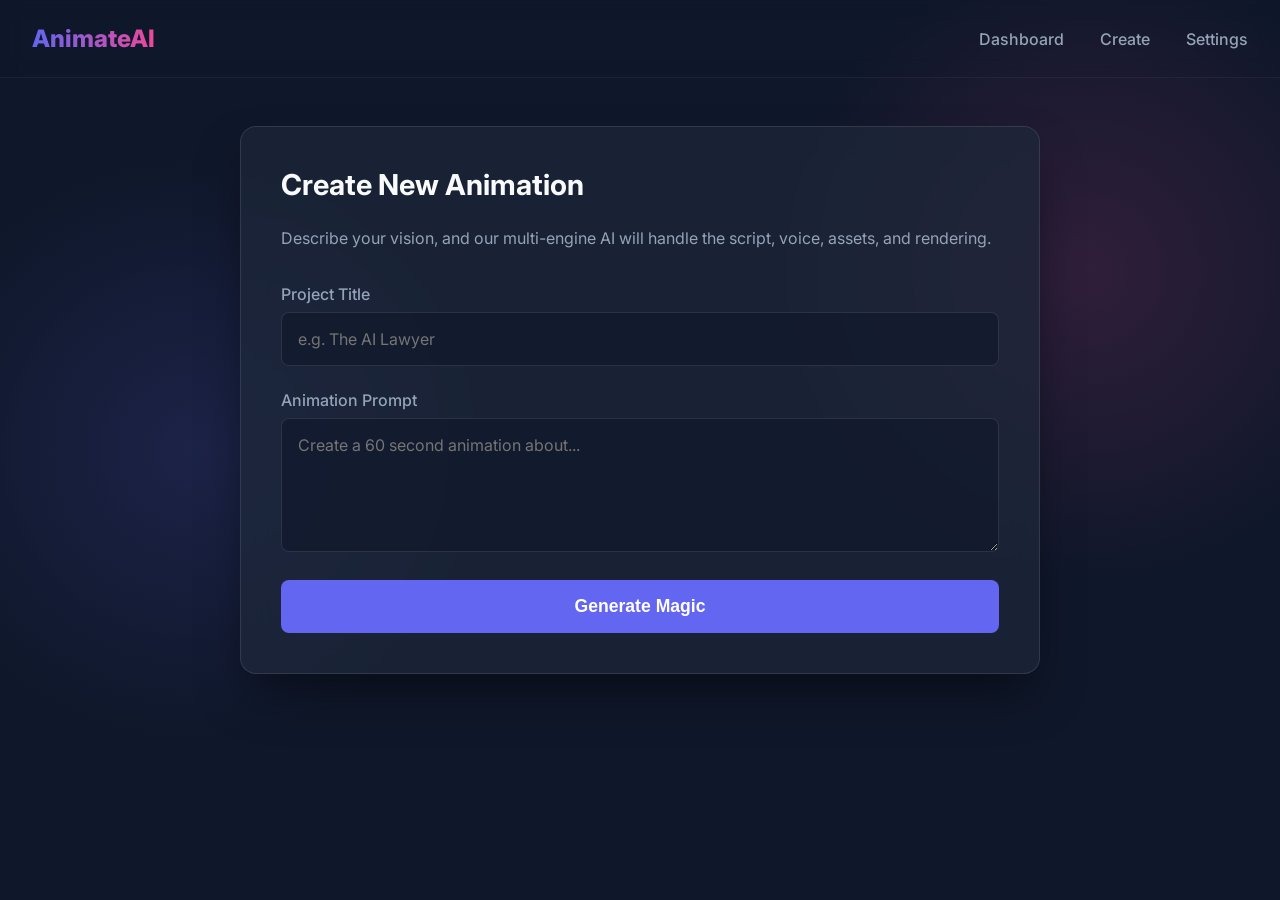
==== frontend/create.html @ c59addc7 "feat: implement celery rendering, websockets, and vanilla frontend interface" ====
<!DOCTYPE html>
<html lang="en">
<head>
  <meta charset="UTF-8">
  <meta name="viewport" content="width=device-width, initial-scale=1.0">
  <title>Create Animation - AnimateAI</title>
  <link href="https://fonts.googleapis.com/css2?family=Inter:wght@400;500;600;700;800&display=swap" rel="stylesheet">
  <link rel="stylesheet" href="style.css">
</head>
<body>
  <nav class="navbar">
    <a href="index.html" class="logo">AnimateAI</a>
    <div class="nav-links">
      <a href="index.html">Dashboard</a>
      <a href="create.html">Create</a>
      <a href="#">Settings</a>
    </div>
  </nav>

  <main class="container animate-in">
    <div class="card" style="max-width: 800px; margin: 0 auto;">
      <h2>Create New Animation</h2>
      <p>Describe your vision, and our multi-engine AI will handle the script, voice, assets, and rendering.</p>
      
      <form id="createForm">
        <div class="form-group">
          <label for="title">Project Title</label>
          <input type="text" id="title" placeholder="e.g. The AI Lawyer" required>
        </div>
        
        <div class="form-group">
          <label for="prompt">Animation Prompt</label>
          <textarea id="prompt" rows="5" placeholder="Create a 60 second animation about..." required></textarea>
        </div>
        
        <button type="submit" class="btn" style="width: 100%; text-align: center; font-size: 1.1rem; padding: 1rem;">Generate Magic</button>
      </form>
    </div>
  </main>
  
  <script src="app.js"></script>
</body>
</html>
---- frontend/style.css ----
:root {
  --primary: #6366f1;
  --primary-hover: #4f46e5;
  --bg-dark: #0f172a;
  --bg-card: rgba(30, 41, 59, 0.7);
  --text-main: #f8fafc;
  --text-muted: #94a3b8;
  --accent: #ec4899;
}

* {
  box-sizing: border-box;
  margin: 0;
  padding: 0;
}

body {
  font-family: 'Inter', system-ui, sans-serif;
  background-color: var(--bg-dark);
  color: var(--text-main);
  min-height: 100vh;
  display: flex;
  flex-direction: column;
  background-image: radial-gradient(circle at 15% 50%, rgba(99, 102, 241, 0.15), transparent 25%),
                    radial-gradient(circle at 85% 30%, rgba(236, 72, 153, 0.15), transparent 25%);
}

.navbar {
  padding: 1.5rem 2rem;
  display: flex;
  justify-content: space-between;
  align-items: center;
  border-bottom: 1px solid rgba(255,255,255,0.05);
  backdrop-filter: blur(10px);
}

.logo {
  font-size: 1.5rem;
  font-weight: 800;
  background: linear-gradient(to right, var(--primary), var(--accent));
  -webkit-background-clip: text;
  -webkit-text-fill-color: transparent;
  text-decoration: none;
}

.nav-links a {
  color: var(--text-muted);
  text-decoration: none;
  margin-left: 2rem;
  transition: color 0.3s ease;
  font-weight: 500;
}

.nav-links a:hover {
  color: var(--text-main);
}

.container {
  max-width: 1200px;
  margin: 0 auto;
  padding: 3rem 2rem;
  flex: 1;
  width: 100%;
}

.card {
  background: var(--bg-card);
  backdrop-filter: blur(16px);
  border: 1px solid rgba(255, 255, 255, 0.1);
  border-radius: 16px;
  padding: 2.5rem;
  box-shadow: 0 25px 50px -12px rgba(0, 0, 0, 0.5);
  transition: transform 0.3s ease, box-shadow 0.3s ease;
}

.card:hover {
  transform: translateY(-5px);
  box-shadow: 0 25px 50px -12px rgba(99, 102, 241, 0.2);
}

h1 {
  font-size: 2.5rem;
  margin-bottom: 1rem;
  font-weight: 700;
}

h2 {
  font-size: 1.8rem;
  margin-bottom: 1.5rem;
}

p {
  color: var(--text-muted);
  line-height: 1.6;
  margin-bottom: 2rem;
}

.btn {
  display: inline-block;
  background: var(--primary);
  color: white;
  padding: 0.8rem 1.8rem;
  border-radius: 8px;
  text-decoration: none;
  font-weight: 600;
  border: none;
  cursor: pointer;
  transition: all 0.3s ease;
}

.btn:hover {
  background: var(--primary-hover);
  transform: scale(1.05);
}

.form-group {
  margin-bottom: 1.5rem;
}

label {
  display: block;
  margin-bottom: 0.5rem;
  font-weight: 500;
  color: var(--text-muted);
}

input[type="text"], textarea {
  width: 100%;
  padding: 1rem;
  background: rgba(15, 23, 42, 0.6);
  border: 1px solid rgba(255, 255, 255, 0.1);
  border-radius: 8px;
  color: white;
  font-family: inherit;
  font-size: 1rem;
  transition: border-color 0.3s ease;
}

input[type="text"]:focus, textarea:focus {
  outline: none;
  border-color: var(--primary);
}

.progress-container {
  margin-top: 2rem;
}

.progress-bar {
  width: 100%;
  height: 8px;
  background: rgba(255, 255, 255, 0.1);
  border-radius: 4px;
  overflow: hidden;
  margin-bottom: 1rem;
}

.progress-fill {
  height: 100%;
  background: linear-gradient(to right, var(--primary), var(--accent));
  width: 0%;
  transition: width 0.5s ease;
}

.log-box {
  background: #000;
  padding: 1rem;
  border-radius: 8px;
  height: 200px;
  overflow-y: auto;
  font-family: monospace;
  color: #10b981;
  font-size: 0.9rem;
}

/* Animations */
@keyframes fadeIn {
  from { opacity: 0; transform: translateY(20px); }
  to { opacity: 1; transform: translateY(0); }
}

.animate-in {
  animation: fadeIn 0.6s cubic-bezier(0.16, 1, 0.3, 1) forwards;
}
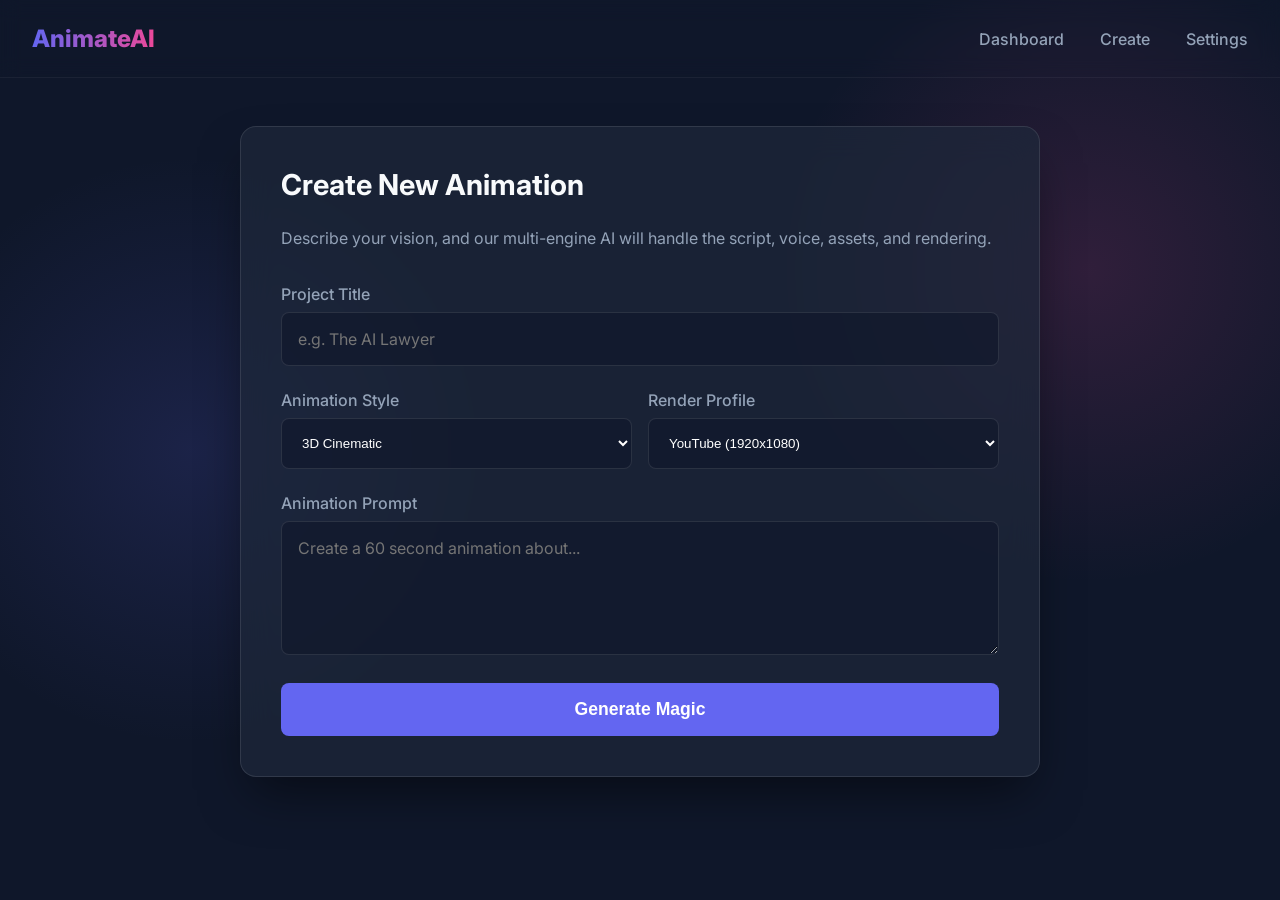
==== commit a6cf27c3: "feat: implement timeline editor, asset regeneration APIs, multiple styles, and render profiles" ====
--- a/frontend/create.html
+++ b/frontend/create.html
@@ -28,6 +28,31 @@
           <input type="text" id="title" placeholder="e.g. The AI Lawyer" required>
         </div>
         
+        <div style="display: flex; gap: 1rem; margin-bottom: 1.5rem;">
+          <div style="flex: 1;">
+            <label for="style">Animation Style</label>
+            <select id="style" style="width: 100%; padding: 1rem; background: rgba(15, 23, 42, 0.6); border: 1px solid rgba(255, 255, 255, 0.1); border-radius: 8px; color: white;">
+              <option value="3D Cinematic">3D Cinematic</option>
+              <option value="Anime">Anime</option>
+              <option value="Pixar">Pixar</option>
+              <option value="Corporate">Corporate</option>
+              <option value="Legal Explainer">Legal Explainer</option>
+              <option value="Medical Explainer">Medical Explainer</option>
+              <option value="Cyberpunk">Cyberpunk</option>
+              <option value="Education">Education</option>
+            </select>
+          </div>
+          <div style="flex: 1;">
+            <label for="profile">Render Profile</label>
+            <select id="profile" style="width: 100%; padding: 1rem; background: rgba(15, 23, 42, 0.6); border: 1px solid rgba(255, 255, 255, 0.1); border-radius: 8px; color: white;">
+              <option value="YouTube 1080p">YouTube (1920x1080)</option>
+              <option value="TikTok">TikTok / Shorts (1080x1920)</option>
+              <option value="Instagram Reel">Instagram Reel (1080x1920)</option>
+              <option value="Presentation">Presentation (1280x720)</option>
+            </select>
+          </div>
+        </div>
+
         <div class="form-group">
           <label for="prompt">Animation Prompt</label>
           <textarea id="prompt" rows="5" placeholder="Create a 60 second animation about..." required></textarea>
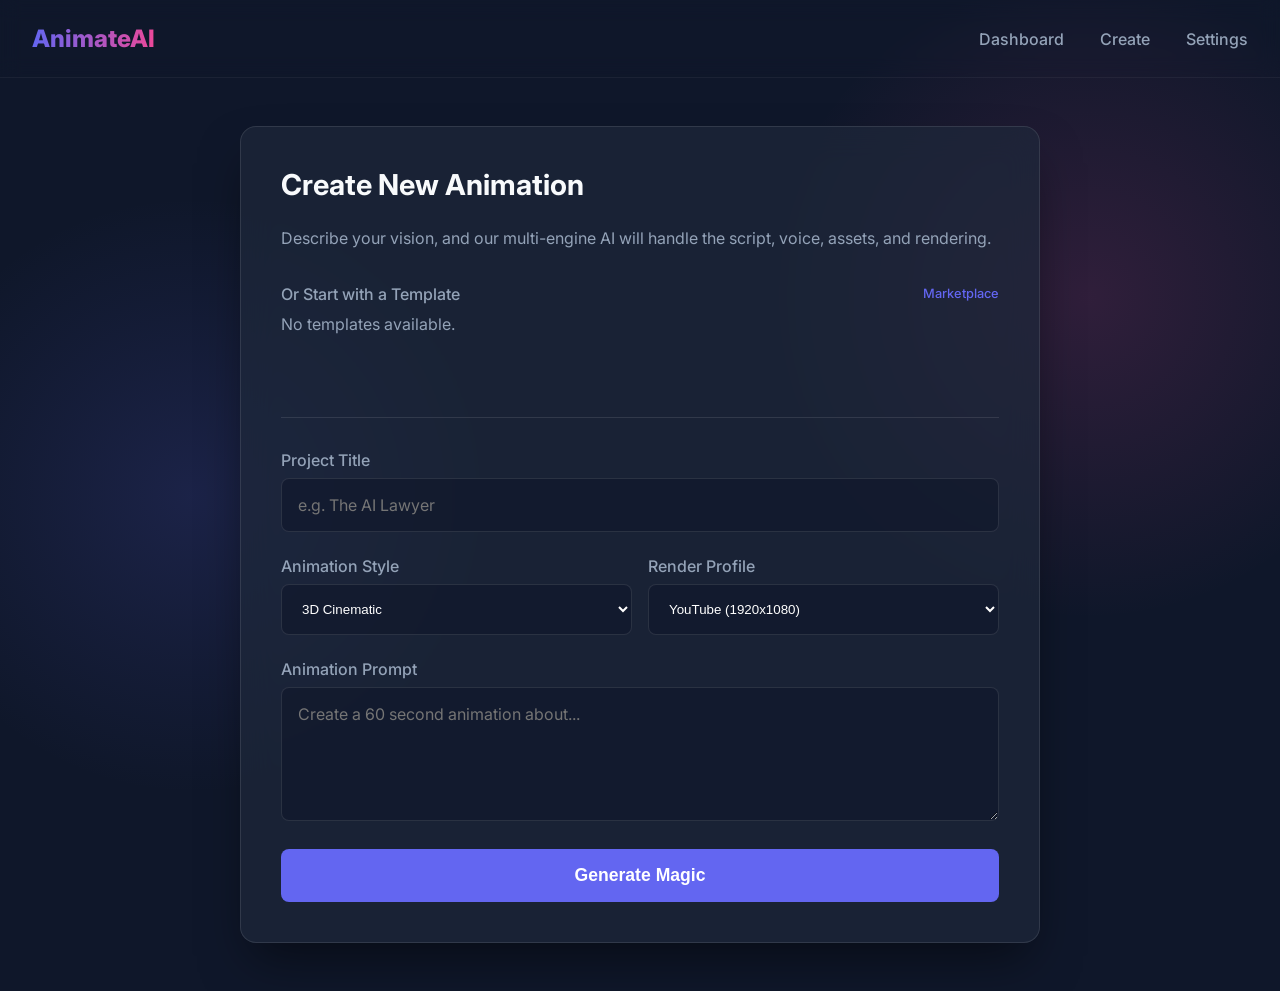
==== commit 26442806: "feat: implement phase 8 enterprise features - avatars, voice cloning, flux generation, templates, an" ====
--- a/frontend/create.html
+++ b/frontend/create.html
@@ -23,6 +23,20 @@
       <p>Describe your vision, and our multi-engine AI will handle the script, voice, assets, and rendering.</p>
       
       <form id="createForm">
+        
+        <div style="margin-bottom: 2rem;">
+          <label style="display: flex; justify-content: space-between; align-items: center; margin-bottom: 0.5rem;">
+            <span>Or Start with a Template</span>
+            <span style="font-size: 0.8rem; color: var(--primary);">Marketplace</span>
+          </label>
+          <div id="templateContainer" style="display: flex; gap: 1rem; overflow-x: auto; padding-bottom: 1rem;">
+            <!-- Templates injected via JS -->
+            <p style="color: var(--text-muted); font-size: 0.9rem;">Loading templates...</p>
+          </div>
+        </div>
+
+        <hr style="border: 0; height: 1px; background: rgba(255,255,255,0.1); margin-bottom: 2rem;">
+
         <div class="form-group">
           <label for="title">Project Title</label>
           <input type="text" id="title" placeholder="e.g. The AI Lawyer" required>
